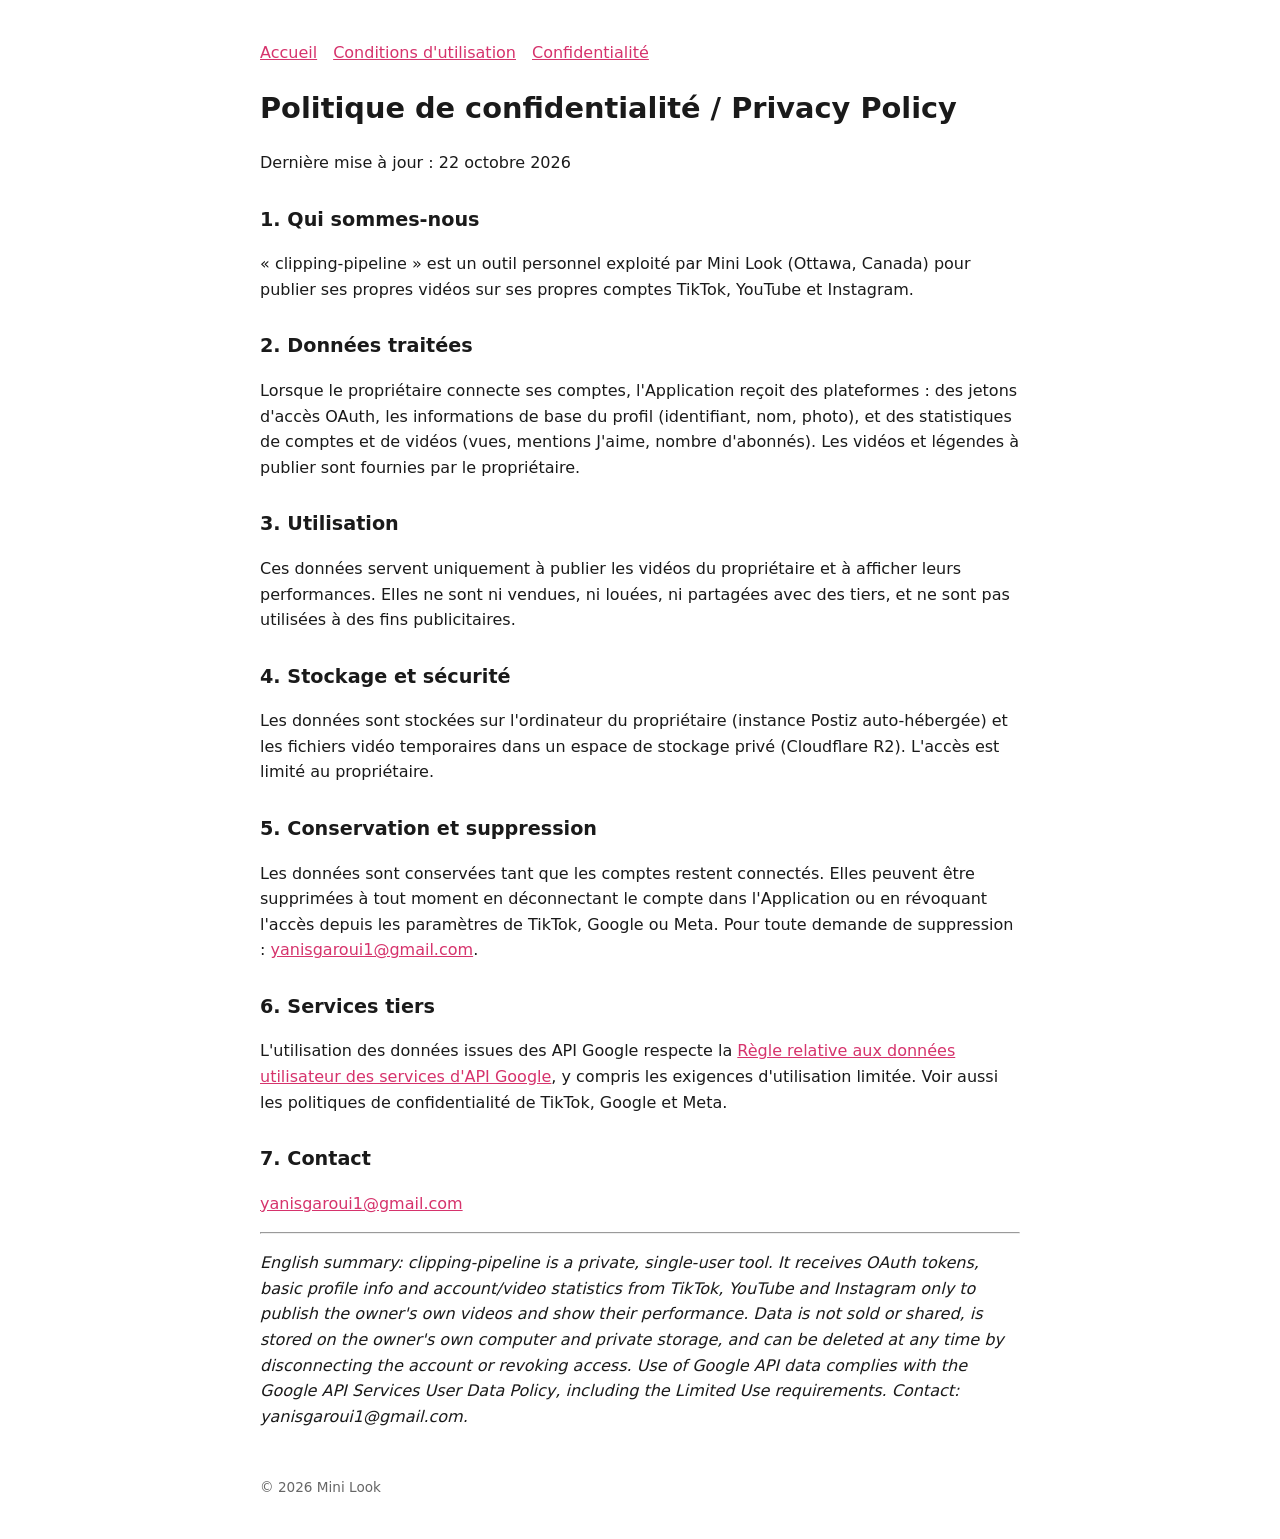
==== privacy.html @ 3117b7f3 "Mini Look legal pages Co-Authored-By: Claude Opus 5.5 <noreply@anthropic.com>" ====
<!doctype html><html lang="fr"><head><meta charset="utf-8"><meta name="viewport" content="width=device-width,initial-scale=1"><title>Politique de confidentialité – Mini Look</title><link rel="stylesheet" href="style.css"></head><body>
<nav><a href="index.html">Accueil</a><a href="terms.html">Conditions d'utilisation</a><a href="privacy.html">Confidentialité</a></nav>
<h1>Politique de confidentialité / Privacy Policy</h1>
<p>Dernière mise à jour : 22 octobre 2026</p>
<h2>1. Qui sommes-nous</h2>
<p>« clipping-pipeline » est un outil personnel exploité par Mini Look (Ottawa, Canada) pour publier ses propres vidéos sur ses propres comptes TikTok, YouTube et Instagram.</p>
<h2>2. Données traitées</h2>
<p>Lorsque le propriétaire connecte ses comptes, l'Application reçoit des plateformes : des jetons d'accès OAuth, les informations de base du profil (identifiant, nom, photo), et des statistiques de comptes et de vidéos (vues, mentions J'aime, nombre d'abonnés). Les vidéos et légendes à publier sont fournies par le propriétaire.</p>
<h2>3. Utilisation</h2>
<p>Ces données servent uniquement à publier les vidéos du propriétaire et à afficher leurs performances. Elles ne sont ni vendues, ni louées, ni partagées avec des tiers, et ne sont pas utilisées à des fins publicitaires.</p>
<h2>4. Stockage et sécurité</h2>
<p>Les données sont stockées sur l'ordinateur du propriétaire (instance Postiz auto-hébergée) et les fichiers vidéo temporaires dans un espace de stockage privé (Cloudflare R2). L'accès est limité au propriétaire.</p>
<h2>5. Conservation et suppression</h2>
<p>Les données sont conservées tant que les comptes restent connectés. Elles peuvent être supprimées à tout moment en déconnectant le compte dans l'Application ou en révoquant l'accès depuis les paramètres de TikTok, Google ou Meta. Pour toute demande de suppression : <a href="mailto:yanisgaroui1@gmail.com">yanisgaroui1@gmail.com</a>.</p>
<h2>6. Services tiers</h2>
<p>L'utilisation des données issues des API Google respecte la <a href="https://developers.google.com/terms/api-services-user-data-policy">Règle relative aux données utilisateur des services d'API Google</a>, y compris les exigences d'utilisation limitée. Voir aussi les politiques de confidentialité de TikTok, Google et Meta.</p>
<h2>7. Contact</h2>
<p><a href="mailto:yanisgaroui1@gmail.com">yanisgaroui1@gmail.com</a></p>
<hr>
<p><em>English summary: clipping-pipeline is a private, single-user tool. It receives OAuth tokens, basic profile info and account/video statistics from TikTok, YouTube and Instagram only to publish the owner's own videos and show their performance. Data is not sold or shared, is stored on the owner's own computer and private storage, and can be deleted at any time by disconnecting the account or revoking access. Use of Google API data complies with the Google API Services User Data Policy, including the Limited Use requirements. Contact: yanisgaroui1@gmail.com.</em></p>
<footer>© 2026 Mini Look</footer></body></html>
---- style.css ----
body{font-family:system-ui,-apple-system,Segoe UI,Roboto,sans-serif;max-width:760px;margin:40px auto;padding:0 16px;line-height:1.6;color:#1a1a1a;background:#fff}
h1{font-size:1.8rem}h2{font-size:1.2rem;margin-top:1.8rem}a{color:#d6336c}nav a{margin-right:16px}footer{margin-top:3rem;font-size:.85rem;color:#666}
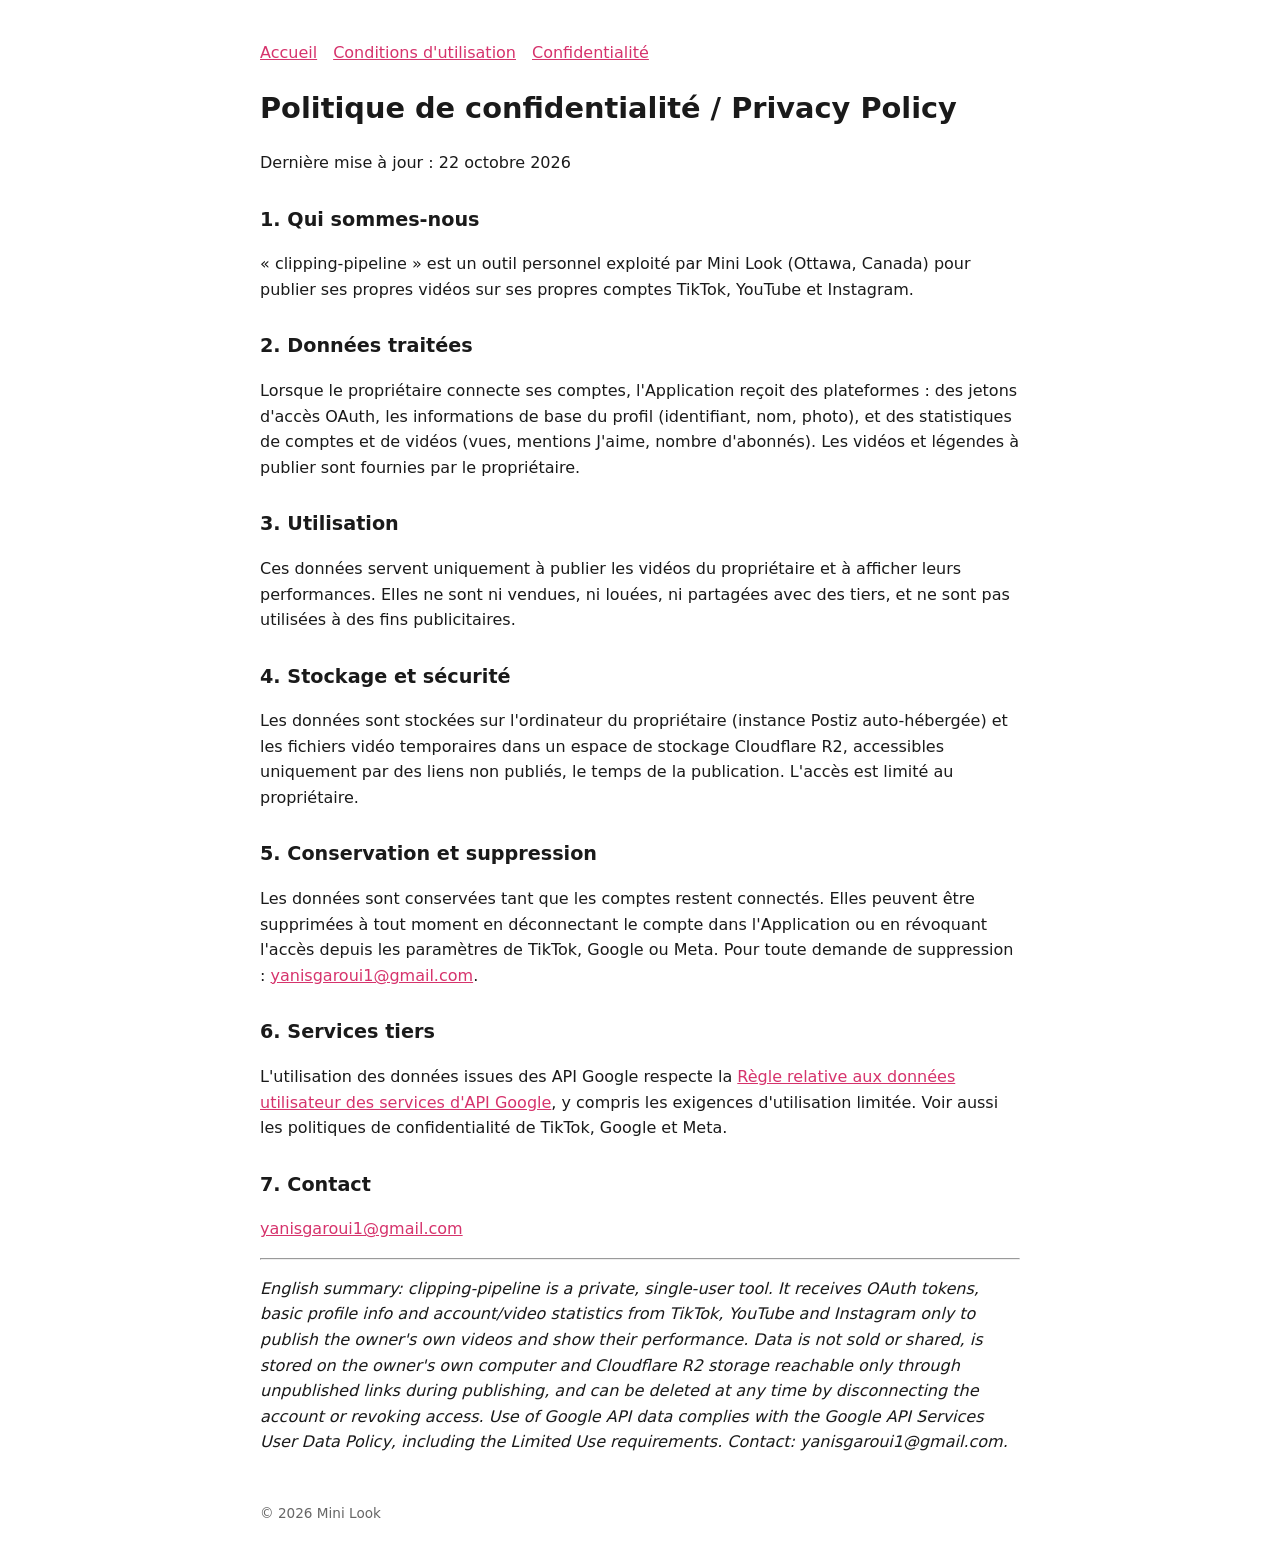
==== commit cf1a7ed6: "TikTok verification + privacy fix Co-Authored-By: Claude Opus 5.5 <noreply@anthropic.com>" ====
--- a/privacy.html
+++ b/privacy.html
@@ -9,7 +9,7 @@
 <h2>3. Utilisation</h2>
 <p>Ces données servent uniquement à publier les vidéos du propriétaire et à afficher leurs performances. Elles ne sont ni vendues, ni louées, ni partagées avec des tiers, et ne sont pas utilisées à des fins publicitaires.</p>
 <h2>4. Stockage et sécurité</h2>
-<p>Les données sont stockées sur l'ordinateur du propriétaire (instance Postiz auto-hébergée) et les fichiers vidéo temporaires dans un espace de stockage privé (Cloudflare R2). L'accès est limité au propriétaire.</p>
+<p>Les données sont stockées sur l'ordinateur du propriétaire (instance Postiz auto-hébergée) et les fichiers vidéo temporaires dans un espace de stockage Cloudflare R2, accessibles uniquement par des liens non publiés, le temps de la publication. L'accès est limité au propriétaire.</p>
 <h2>5. Conservation et suppression</h2>
 <p>Les données sont conservées tant que les comptes restent connectés. Elles peuvent être supprimées à tout moment en déconnectant le compte dans l'Application ou en révoquant l'accès depuis les paramètres de TikTok, Google ou Meta. Pour toute demande de suppression : <a href="mailto:yanisgaroui1@gmail.com">yanisgaroui1@gmail.com</a>.</p>
 <h2>6. Services tiers</h2>
@@ -17,5 +17,5 @@
 <h2>7. Contact</h2>
 <p><a href="mailto:yanisgaroui1@gmail.com">yanisgaroui1@gmail.com</a></p>
 <hr>
-<p><em>English summary: clipping-pipeline is a private, single-user tool. It receives OAuth tokens, basic profile info and account/video statistics from TikTok, YouTube and Instagram only to publish the owner's own videos and show their performance. Data is not sold or shared, is stored on the owner's own computer and private storage, and can be deleted at any time by disconnecting the account or revoking access. Use of Google API data complies with the Google API Services User Data Policy, including the Limited Use requirements. Contact: yanisgaroui1@gmail.com.</em></p>
+<p><em>English summary: clipping-pipeline is a private, single-user tool. It receives OAuth tokens, basic profile info and account/video statistics from TikTok, YouTube and Instagram only to publish the owner's own videos and show their performance. Data is not sold or shared, is stored on the owner's own computer and Cloudflare R2 storage reachable only through unpublished links during publishing, and can be deleted at any time by disconnecting the account or revoking access. Use of Google API data complies with the Google API Services User Data Policy, including the Limited Use requirements. Contact: yanisgaroui1@gmail.com.</em></p>
 <footer>© 2026 Mini Look</footer></body></html>
